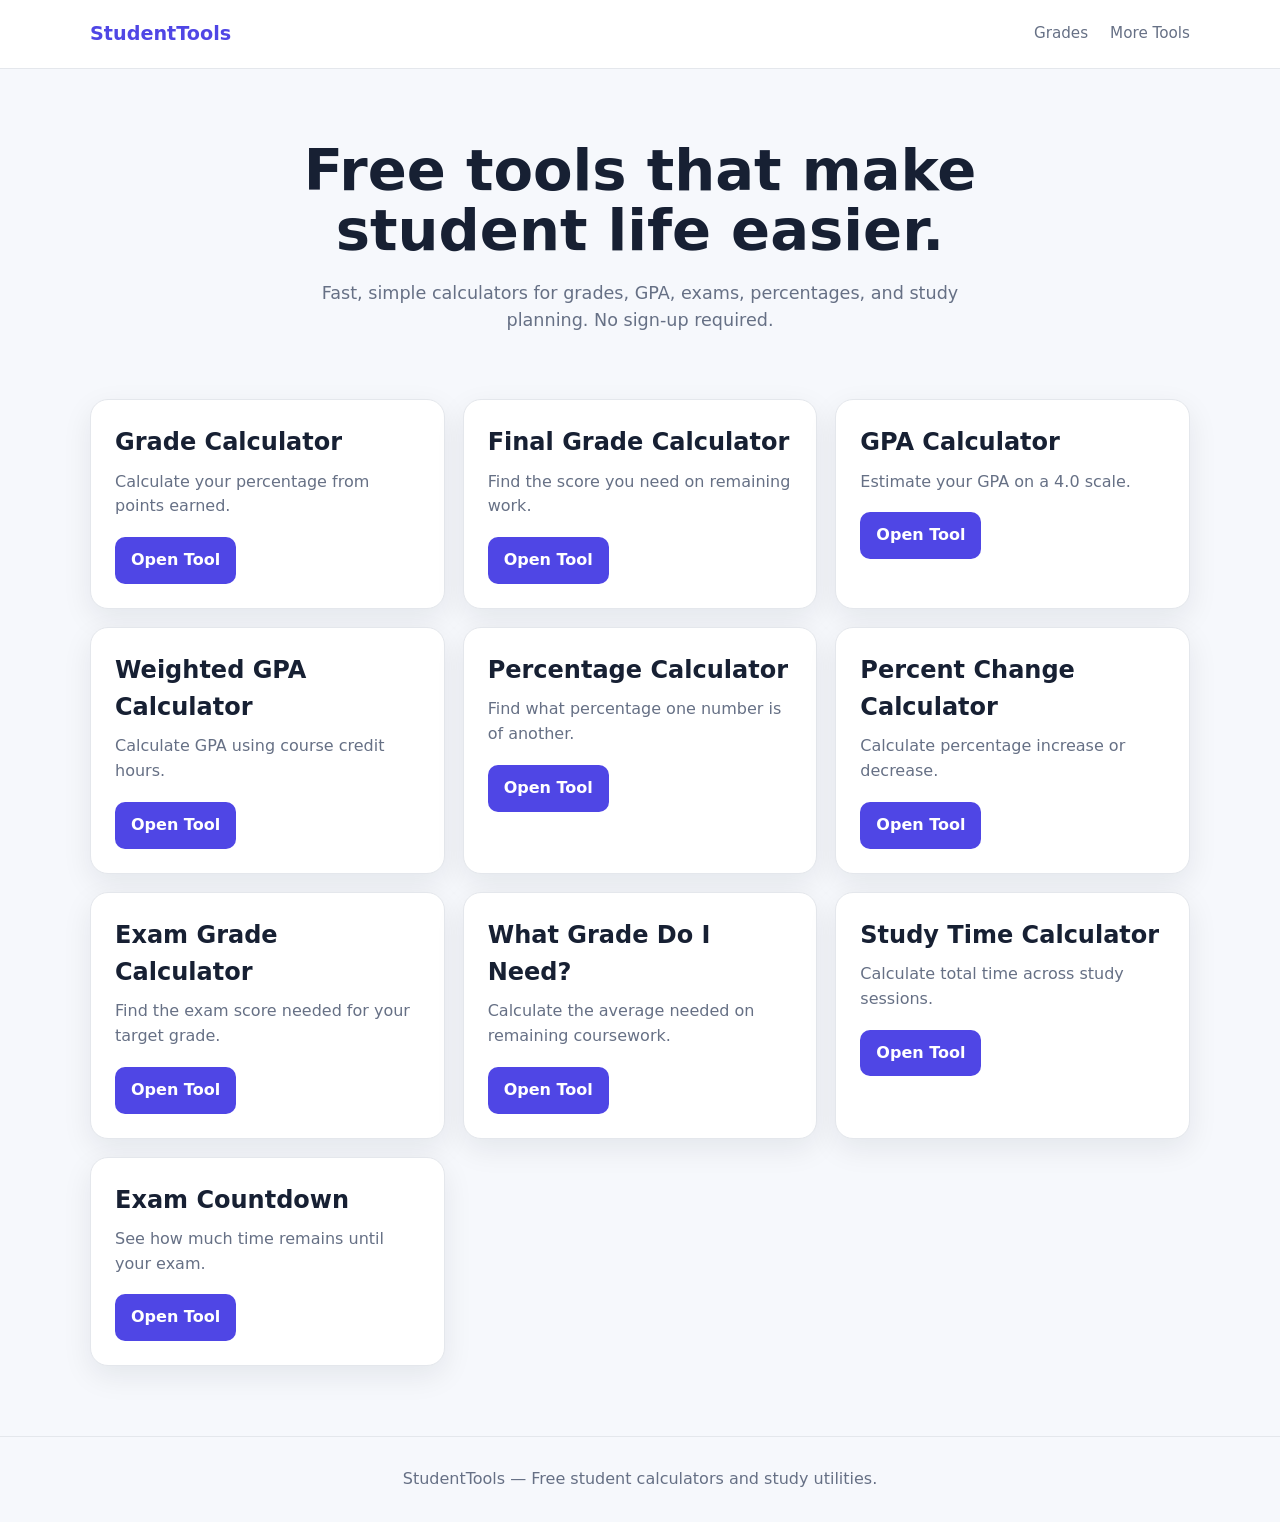
==== index.html @ d9f51b78 "Add files via upload" ====
<!doctype html>
<html lang="en"><head><meta charset="utf-8"><meta name="viewport" content="width=device-width,initial-scale=1">
<title>StudentTools — Free Student Calculators</title>
<meta name="description" content="Free student calculators for grades, GPA, percentages, exams, study time, and more.">
<link rel="stylesheet" href="style.css"></head>
<body><header><div class="container nav"><a class="logo" href="index.html">StudentTools</a><nav class="navlinks"><a href="#grades">Grades</a><a href="#more">More Tools</a></nav></div></header>
<main><section class="hero"><div class="container"><h1>Free tools that make student life easier.</h1><p>Fast, simple calculators for grades, GPA, exams, percentages, and study planning. No sign-up required.</p></div></section>
<div class="container"><div class="grid"><article class="card" id="grades"><h2>Grade Calculator</h2><p>Calculate your percentage from points earned.</p><a class="btn" href="grade-calculator.html">Open Tool</a></article>
<article class="card" id="grades"><h2>Final Grade Calculator</h2><p>Find the score you need on remaining work.</p><a class="btn" href="final-grade-calculator.html">Open Tool</a></article>
<article class="card" id="grades"><h2>GPA Calculator</h2><p>Estimate your GPA on a 4.0 scale.</p><a class="btn" href="gpa-calculator.html">Open Tool</a></article>
<article class="card" id="grades"><h2>Weighted GPA Calculator</h2><p>Calculate GPA using course credit hours.</p><a class="btn" href="weighted-gpa-calculator.html">Open Tool</a></article>
<article class="card" id="more"><h2>Percentage Calculator</h2><p>Find what percentage one number is of another.</p><a class="btn" href="percentage-calculator.html">Open Tool</a></article>
<article class="card" id="more"><h2>Percent Change Calculator</h2><p>Calculate percentage increase or decrease.</p><a class="btn" href="percent-change-calculator.html">Open Tool</a></article>
<article class="card" id="grades"><h2>Exam Grade Calculator</h2><p>Find the exam score needed for your target grade.</p><a class="btn" href="exam-grade-calculator.html">Open Tool</a></article>
<article class="card" id="grades"><h2>What Grade Do I Need?</h2><p>Calculate the average needed on remaining coursework.</p><a class="btn" href="what-grade-do-i-need.html">Open Tool</a></article>
<article class="card" id="more"><h2>Study Time Calculator</h2><p>Calculate total time across study sessions.</p><a class="btn" href="study-time-calculator.html">Open Tool</a></article>
<article class="card" id="more"><h2>Exam Countdown</h2><p>See how much time remains until your exam.</p><a class="btn" href="exam-countdown.html">Open Tool</a></article></div></div></main>
<footer>StudentTools — Free student calculators and study utilities.</footer></body></html>
---- style.css ----
*{box-sizing:border-box}
:root{
 --bg:#f6f8fc;--card:#fff;--text:#172033;--muted:#667085;
 --primary:#4f46e5;--primary2:#6366f1;--border:#e4e7ec;
 --success:#087443;--shadow:0 10px 30px rgba(16,24,40,.08)
}
body{margin:0;font-family:Inter,system-ui,-apple-system,Segoe UI,Roboto,Arial,sans-serif;background:var(--bg);color:var(--text);line-height:1.55}
a{color:inherit;text-decoration:none}
.container{width:min(1100px,92%);margin:auto}
header{background:#fff;border-bottom:1px solid var(--border);position:sticky;top:0;z-index:10}
.nav{height:68px;display:flex;align-items:center;justify-content:space-between}
.logo{font-weight:800;font-size:1.2rem;color:var(--primary)}
.navlinks{display:flex;gap:22px;color:var(--muted);font-size:.95rem}
.hero{padding:72px 0 45px;text-align:center}
.hero h1{font-size:clamp(2.1rem,5vw,3.6rem);line-height:1.05;margin:0 auto 18px;max-width:800px}
.hero p{max-width:650px;margin:auto;color:var(--muted);font-size:1.1rem}
.grid{display:grid;grid-template-columns:repeat(3,1fr);gap:18px;padding:20px 0 70px}
.card{background:var(--card);border:1px solid var(--border);border-radius:18px;padding:24px;box-shadow:var(--shadow);transition:.18s}
.card:hover{transform:translateY(-3px)}
.card h2,.card h3{margin:0 0 8px}
.card p{color:var(--muted);margin:0 0 18px}
.btn{display:inline-block;border:0;border-radius:10px;background:var(--primary);color:white;padding:11px 16px;font-weight:700;cursor:pointer}
.btn:hover{background:#4338ca}
.page{padding:48px 0 80px}
.tool{max-width:720px;margin:auto;background:#fff;border:1px solid var(--border);border-radius:20px;padding:30px;box-shadow:var(--shadow)}
.tool h1{text-align:center;margin-top:0;font-size:2rem}
.tool>p{text-align:center;color:var(--muted)}
.form-grid{display:grid;grid-template-columns:repeat(2,1fr);gap:16px}
label{display:block;font-weight:700;font-size:.9rem;margin-bottom:6px}
input,select{width:100%;padding:12px 13px;border:1px solid #d0d5dd;border-radius:10px;font:inherit;background:#fff}
input:focus,select:focus{outline:3px solid #c7d2fe;border-color:var(--primary)}
.actions{margin-top:20px}
.result{margin-top:22px;padding:20px;border-radius:14px;background:#eef2ff;text-align:center;display:none}
.result.show{display:block}
.result .big{font-size:2rem;font-weight:800;color:var(--primary);display:block}
.info{max-width:720px;margin:25px auto 0;background:#fff;border:1px solid var(--border);border-radius:18px;padding:28px}
.info h2{margin-top:0}
.info h3{margin-bottom:5px}
.muted{color:var(--muted)}
footer{padding:30px 0;border-top:1px solid var(--border);color:var(--muted);text-align:center}
@media(max-width:800px){.grid{grid-template-columns:repeat(2,1fr)}}
@media(max-width:560px){.navlinks{gap:10px;font-size:.82rem}.hero{padding:50px 0 30px}.grid{grid-template-columns:1fr}.form-grid{grid-template-columns:1fr}.tool{padding:22px}}
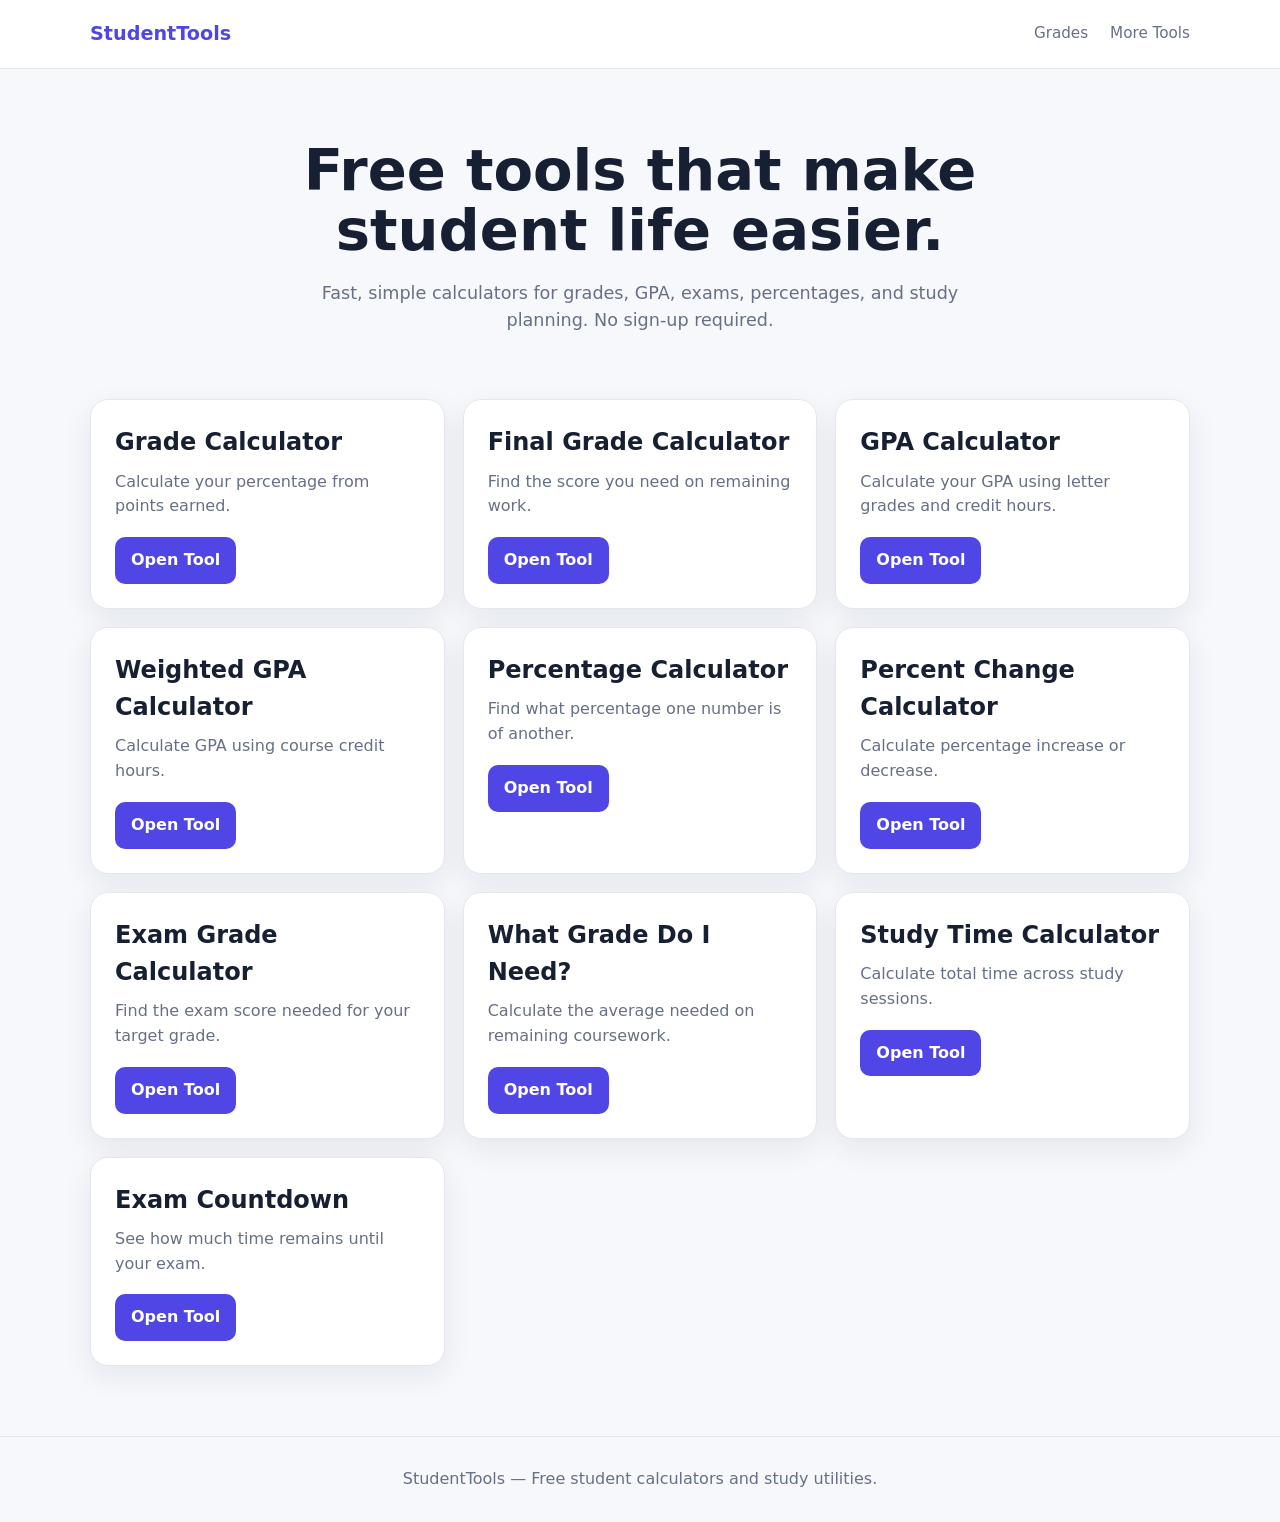
==== commit b5330d9d: "Refactor index.html for improved structure Reformatted HTML structure for better readability and org" ====
--- a/index.html
+++ b/index.html
@@ -1,18 +1,258 @@
 <!doctype html>
-<html lang="en"><head><meta charset="utf-8"><meta name="viewport" content="width=device-width,initial-scale=1">
+<html lang="en">
+
+<head>
+
+<meta charset="utf-8">
+
+<meta name="viewport" content="width=device-width,initial-scale=1">
+
+<meta name="google-site-verification" content="U4AQ6ooMI82tRVPLkRPx9xhh85kpOg4tA74BKeQLbwQ" />
+
 <title>StudentTools — Free Student Calculators</title>
+
 <meta name="description" content="Free student calculators for grades, GPA, percentages, exams, study time, and more.">
-<link rel="stylesheet" href="style.css"></head>
-<body><header><div class="container nav"><a class="logo" href="index.html">StudentTools</a><nav class="navlinks"><a href="#grades">Grades</a><a href="#more">More Tools</a></nav></div></header>
-<main><section class="hero"><div class="container"><h1>Free tools that make student life easier.</h1><p>Fast, simple calculators for grades, GPA, exams, percentages, and study planning. No sign-up required.</p></div></section>
-<div class="container"><div class="grid"><article class="card" id="grades"><h2>Grade Calculator</h2><p>Calculate your percentage from points earned.</p><a class="btn" href="grade-calculator.html">Open Tool</a></article>
-<article class="card" id="grades"><h2>Final Grade Calculator</h2><p>Find the score you need on remaining work.</p><a class="btn" href="final-grade-calculator.html">Open Tool</a></article>
-<article class="card" id="grades"><h2>GPA Calculator</h2><p>Estimate your GPA on a 4.0 scale.</p><a class="btn" href="gpa-calculator.html">Open Tool</a></article>
-<article class="card" id="grades"><h2>Weighted GPA Calculator</h2><p>Calculate GPA using course credit hours.</p><a class="btn" href="weighted-gpa-calculator.html">Open Tool</a></article>
-<article class="card" id="more"><h2>Percentage Calculator</h2><p>Find what percentage one number is of another.</p><a class="btn" href="percentage-calculator.html">Open Tool</a></article>
-<article class="card" id="more"><h2>Percent Change Calculator</h2><p>Calculate percentage increase or decrease.</p><a class="btn" href="percent-change-calculator.html">Open Tool</a></article>
-<article class="card" id="grades"><h2>Exam Grade Calculator</h2><p>Find the exam score needed for your target grade.</p><a class="btn" href="exam-grade-calculator.html">Open Tool</a></article>
-<article class="card" id="grades"><h2>What Grade Do I Need?</h2><p>Calculate the average needed on remaining coursework.</p><a class="btn" href="what-grade-do-i-need.html">Open Tool</a></article>
-<article class="card" id="more"><h2>Study Time Calculator</h2><p>Calculate total time across study sessions.</p><a class="btn" href="study-time-calculator.html">Open Tool</a></article>
-<article class="card" id="more"><h2>Exam Countdown</h2><p>See how much time remains until your exam.</p><a class="btn" href="exam-countdown.html">Open Tool</a></article></div></div></main>
-<footer>StudentTools — Free student calculators and study utilities.</footer></body></html>+
+<link rel="stylesheet" href="style.css">
+
+</head>
+
+<body>
+
+<header>
+
+  <div class="container nav">
+
+    <a class="logo" href="index.html">
+      StudentTools
+    </a>
+
+    <nav class="navlinks">
+
+      <a href="#grades">
+        Grades
+      </a>
+
+      <a href="#more">
+        More Tools
+      </a>
+
+    </nav>
+
+  </div>
+
+</header>
+
+
+<main>
+
+  <section class="hero">
+
+    <div class="container">
+
+      <h1>
+        Free tools that make student life easier.
+      </h1>
+
+      <p>
+        Fast, simple calculators for grades, GPA, exams,
+        percentages, and study planning. No sign-up required.
+      </p>
+
+    </div>
+
+  </section>
+
+
+  <div class="container">
+
+    <div class="grid">
+
+
+      <article class="card" id="grades">
+
+        <h2>
+          Grade Calculator
+        </h2>
+
+        <p>
+          Calculate your percentage from points earned.
+        </p>
+
+        <a class="btn" href="grade-calculator.html">
+          Open Tool
+        </a>
+
+      </article>
+
+
+      <article class="card">
+
+        <h2>
+          Final Grade Calculator
+        </h2>
+
+        <p>
+          Find the score you need on remaining work.
+        </p>
+
+        <a class="btn" href="final-grade-calculator.html">
+          Open Tool
+        </a>
+
+      </article>
+
+
+      <article class="card">
+
+        <h2>
+          GPA Calculator
+        </h2>
+
+        <p>
+          Calculate your GPA using letter grades and credit hours.
+        </p>
+
+        <a class="btn" href="gpa-calculator.html">
+          Open Tool
+        </a>
+
+      </article>
+
+
+      <article class="card">
+
+        <h2>
+          Weighted GPA Calculator
+        </h2>
+
+        <p>
+          Calculate GPA using course credit hours.
+        </p>
+
+        <a class="btn" href="weighted-gpa-calculator.html">
+          Open Tool
+        </a>
+
+      </article>
+
+
+      <article class="card" id="more">
+
+        <h2>
+          Percentage Calculator
+        </h2>
+
+        <p>
+          Find what percentage one number is of another.
+        </p>
+
+        <a class="btn" href="percentage-calculator.html">
+          Open Tool
+        </a>
+
+      </article>
+
+
+      <article class="card">
+
+        <h2>
+          Percent Change Calculator
+        </h2>
+
+        <p>
+          Calculate percentage increase or decrease.
+        </p>
+
+        <a class="btn" href="percent-change-calculator.html">
+          Open Tool
+        </a>
+
+      </article>
+
+
+      <article class="card">
+
+        <h2>
+          Exam Grade Calculator
+        </h2>
+
+        <p>
+          Find the exam score needed for your target grade.
+        </p>
+
+        <a class="btn" href="exam-grade-calculator.html">
+          Open Tool
+        </a>
+
+      </article>
+
+
+      <article class="card">
+
+        <h2>
+          What Grade Do I Need?
+        </h2>
+
+        <p>
+          Calculate the average needed on remaining coursework.
+        </p>
+
+        <a class="btn" href="what-grade-do-i-need.html">
+          Open Tool
+        </a>
+
+      </article>
+
+
+      <article class="card">
+
+        <h2>
+          Study Time Calculator
+        </h2>
+
+        <p>
+          Calculate total time across study sessions.
+        </p>
+
+        <a class="btn" href="study-time-calculator.html">
+          Open Tool
+        </a>
+
+      </article>
+
+
+      <article class="card">
+
+        <h2>
+          Exam Countdown
+        </h2>
+
+        <p>
+          See how much time remains until your exam.
+        </p>
+
+        <a class="btn" href="exam-countdown.html">
+          Open Tool
+        </a>
+
+      </article>
+
+
+    </div>
+
+  </div>
+
+</main>
+
+
+<footer>
+
+  StudentTools — Free student calculators and study utilities.
+
+</footer>
+
+
+</body>
+
+</html>
--- a/style.css
+++ b/style.css
@@ -1,43 +1,531 @@
-
-*{box-sizing:border-box}
+*{
+  box-sizing:border-box
+}
+
 :root{
- --bg:#f6f8fc;--card:#fff;--text:#172033;--muted:#667085;
- --primary:#4f46e5;--primary2:#6366f1;--border:#e4e7ec;
- --success:#087443;--shadow:0 10px 30px rgba(16,24,40,.08)
-}
-body{margin:0;font-family:Inter,system-ui,-apple-system,Segoe UI,Roboto,Arial,sans-serif;background:var(--bg);color:var(--text);line-height:1.55}
-a{color:inherit;text-decoration:none}
-.container{width:min(1100px,92%);margin:auto}
-header{background:#fff;border-bottom:1px solid var(--border);position:sticky;top:0;z-index:10}
-.nav{height:68px;display:flex;align-items:center;justify-content:space-between}
-.logo{font-weight:800;font-size:1.2rem;color:var(--primary)}
-.navlinks{display:flex;gap:22px;color:var(--muted);font-size:.95rem}
-.hero{padding:72px 0 45px;text-align:center}
-.hero h1{font-size:clamp(2.1rem,5vw,3.6rem);line-height:1.05;margin:0 auto 18px;max-width:800px}
-.hero p{max-width:650px;margin:auto;color:var(--muted);font-size:1.1rem}
-.grid{display:grid;grid-template-columns:repeat(3,1fr);gap:18px;padding:20px 0 70px}
-.card{background:var(--card);border:1px solid var(--border);border-radius:18px;padding:24px;box-shadow:var(--shadow);transition:.18s}
-.card:hover{transform:translateY(-3px)}
-.card h2,.card h3{margin:0 0 8px}
-.card p{color:var(--muted);margin:0 0 18px}
-.btn{display:inline-block;border:0;border-radius:10px;background:var(--primary);color:white;padding:11px 16px;font-weight:700;cursor:pointer}
-.btn:hover{background:#4338ca}
-.page{padding:48px 0 80px}
-.tool{max-width:720px;margin:auto;background:#fff;border:1px solid var(--border);border-radius:20px;padding:30px;box-shadow:var(--shadow)}
-.tool h1{text-align:center;margin-top:0;font-size:2rem}
-.tool>p{text-align:center;color:var(--muted)}
-.form-grid{display:grid;grid-template-columns:repeat(2,1fr);gap:16px}
-label{display:block;font-weight:700;font-size:.9rem;margin-bottom:6px}
-input,select{width:100%;padding:12px 13px;border:1px solid #d0d5dd;border-radius:10px;font:inherit;background:#fff}
-input:focus,select:focus{outline:3px solid #c7d2fe;border-color:var(--primary)}
-.actions{margin-top:20px}
-.result{margin-top:22px;padding:20px;border-radius:14px;background:#eef2ff;text-align:center;display:none}
-.result.show{display:block}
-.result .big{font-size:2rem;font-weight:800;color:var(--primary);display:block}
-.info{max-width:720px;margin:25px auto 0;background:#fff;border:1px solid var(--border);border-radius:18px;padding:28px}
-.info h2{margin-top:0}
-.info h3{margin-bottom:5px}
-.muted{color:var(--muted)}
-footer{padding:30px 0;border-top:1px solid var(--border);color:var(--muted);text-align:center}
-@media(max-width:800px){.grid{grid-template-columns:repeat(2,1fr)}}
-@media(max-width:560px){.navlinks{gap:10px;font-size:.82rem}.hero{padding:50px 0 30px}.grid{grid-template-columns:1fr}.form-grid{grid-template-columns:1fr}.tool{padding:22px}}
+  --bg:#f6f8fc;
+  --card:#fff;
+  --text:#172033;
+  --muted:#667085;
+  --primary:#4f46e5;
+  --primary2:#6366f1;
+  --border:#e4e7ec;
+  --success:#087443;
+  --shadow:0 10px 30px rgba(16,24,40,.08)
+}
+
+
+body{
+  margin:0;
+  font-family:Inter,system-ui,-apple-system,Segoe UI,Roboto,Arial,sans-serif;
+  background:var(--bg);
+  color:var(--text);
+  line-height:1.55
+}
+
+
+a{
+  color:inherit;
+  text-decoration:none
+}
+
+
+.container{
+  width:min(1100px,92%);
+  margin:auto
+}
+
+
+header{
+  background:#fff;
+  border-bottom:1px solid var(--border);
+  position:sticky;
+  top:0;
+  z-index:10
+}
+
+
+.nav{
+  height:68px;
+  display:flex;
+  align-items:center;
+  justify-content:space-between
+}
+
+
+.logo{
+  font-weight:800;
+  font-size:1.2rem;
+  color:var(--primary)
+}
+
+
+.navlinks{
+  display:flex;
+  gap:22px;
+  color:var(--muted);
+  font-size:.95rem
+}
+
+
+.hero{
+  padding:72px 0 45px;
+  text-align:center
+}
+
+
+.hero h1{
+  font-size:clamp(2.1rem,5vw,3.6rem);
+  line-height:1.05;
+  margin:0 auto 18px;
+  max-width:800px
+}
+
+
+.hero p{
+  max-width:650px;
+  margin:auto;
+  color:var(--muted);
+  font-size:1.1rem
+}
+
+
+.grid{
+  display:grid;
+  grid-template-columns:repeat(3,1fr);
+  gap:18px;
+  padding:20px 0 70px
+}
+
+
+.card{
+  background:var(--card);
+  border:1px solid var(--border);
+  border-radius:18px;
+  padding:24px;
+  box-shadow:var(--shadow);
+  transition:.18s
+}
+
+
+.card:hover{
+  transform:translateY(-3px)
+}
+
+
+.card h2,
+.card h3{
+  margin:0 0 8px
+}
+
+
+.card p{
+  color:var(--muted);
+  margin:0 0 18px
+}
+
+
+.btn{
+  display:inline-block;
+  border:0;
+  border-radius:10px;
+  background:var(--primary);
+  color:white;
+  padding:11px 16px;
+  font-weight:700;
+  cursor:pointer
+}
+
+
+.btn:hover{
+  background:#4338ca
+}
+
+
+.page{
+  padding:48px 0 80px
+}
+
+
+.tool{
+  max-width:720px;
+  margin:auto;
+  background:#fff;
+  border:1px solid var(--border);
+  border-radius:20px;
+  padding:30px;
+  box-shadow:var(--shadow)
+}
+
+
+.tool h1{
+  text-align:center;
+  margin-top:0;
+  font-size:2rem
+}
+
+
+.tool>p{
+  text-align:center;
+  color:var(--muted)
+}
+
+
+.form-grid{
+  display:grid;
+  grid-template-columns:repeat(2,1fr);
+  gap:16px
+}
+
+
+label{
+  display:block;
+  font-weight:700;
+  font-size:.9rem;
+  margin-bottom:6px
+}
+
+
+input,
+select{
+  width:100%;
+  padding:12px 13px;
+  border:1px solid #d0d5dd;
+  border-radius:10px;
+  font:inherit;
+  background:#fff
+}
+
+
+input:focus,
+select:focus{
+  outline:3px solid #c7d2fe;
+  border-color:var(--primary)
+}
+
+
+.actions{
+  margin-top:20px
+}
+
+
+.result{
+  margin-top:22px;
+  padding:20px;
+  border-radius:14px;
+  background:#eef2ff;
+  text-align:center;
+  display:none
+}
+
+
+.result.show{
+  display:block
+}
+
+
+.result .big{
+  font-size:2rem;
+  font-weight:800;
+  color:var(--primary);
+  display:block
+}
+
+
+.info{
+  max-width:720px;
+  margin:25px auto 0;
+  background:#fff;
+  border:1px solid var(--border);
+  border-radius:18px;
+  padding:28px
+}
+
+
+.info h2{
+  margin-top:0
+}
+
+
+.info h3{
+  margin-bottom:5px
+}
+
+
+.muted{
+  color:var(--muted)
+}
+
+
+footer{
+  padding:30px 0;
+  border-top:1px solid var(--border);
+  color:var(--muted);
+  text-align:center
+}
+
+
+/* =========================
+   GPA CALCULATOR
+========================= */
+
+.tool-wide{
+  max-width:900px
+}
+
+
+.calculator-toolbar{
+  display:flex;
+  align-items:center;
+  justify-content:space-between;
+  gap:12px;
+  margin:24px 0 14px
+}
+
+
+.btn.secondary{
+  background:#eef2ff;
+  color:var(--primary)
+}
+
+
+.btn.secondary:hover{
+  background:#e0e7ff
+}
+
+
+.text-btn{
+  border:0;
+  background:none;
+  color:var(--primary);
+  font:inherit;
+  font-weight:700;
+  cursor:pointer;
+  padding:10px
+}
+
+
+.course-table-wrap,
+.scale-table-wrap{
+  overflow-x:auto;
+  border:1px solid var(--border);
+  border-radius:14px
+}
+
+
+.course-table,
+.scale-table{
+  width:100%;
+  border-collapse:collapse;
+  background:#fff
+}
+
+
+.course-table th,
+.course-table td,
+.scale-table th,
+.scale-table td{
+  padding:12px;
+  border-bottom:1px solid var(--border);
+  text-align:left
+}
+
+
+.course-table th,
+.scale-table th{
+  font-size:.85rem;
+  background:#f8fafc
+}
+
+
+.course-table tr:last-child td,
+.scale-table tr:last-child td{
+  border-bottom:0
+}
+
+
+.course-table input,
+.course-table select{
+  min-width:120px
+}
+
+
+.course-name{
+  min-width:190px
+}
+
+
+.remove-btn{
+  border:0;
+  background:transparent;
+  color:#667085;
+  cursor:pointer;
+  font-size:1.1rem;
+  padding:8px
+}
+
+
+.remove-btn:hover{
+  color:#b42318
+}
+
+
+.cumulative-box{
+  margin-top:28px;
+  padding-top:24px;
+  border-top:1px solid var(--border)
+}
+
+
+.cumulative-box h2{
+  margin-top:0
+}
+
+
+.cumulative-box .btn{
+  margin-top:16px
+}
+
+
+.info{
+  max-width:900px
+}
+
+
+.steps{
+  padding-left:22px
+}
+
+
+.steps li{
+  margin:8px 0
+}
+
+
+.formula,
+.example-math{
+  background:#f8fafc;
+  border:1px solid var(--border);
+  border-radius:12px;
+  padding:15px 17px
+}
+
+
+.formula span{
+  color:var(--muted);
+  font-size:.92rem
+}
+
+
+details{
+  border-top:1px solid var(--border);
+  padding:14px 0
+}
+
+
+details:last-of-type{
+  border-bottom:1px solid var(--border)
+}
+
+
+summary{
+  cursor:pointer;
+  font-weight:700
+}
+
+
+summary::marker{
+  color:var(--primary)
+}
+
+
+details p{
+  color:var(--muted);
+  margin:10px 0 0
+}
+
+
+.related-links{
+  display:flex;
+  flex-wrap:wrap;
+  gap:10px;
+  margin-top:14px
+}
+
+
+.related-links a{
+  border:1px solid var(--border);
+  background:#f8fafc;
+  border-radius:10px;
+  padding:10px 13px;
+  color:var(--primary);
+  font-weight:700
+}
+
+
+.related-links a:hover{
+  background:#eef2ff
+}
+
+
+/* =========================
+   MOBILE
+========================= */
+
+@media(max-width:800px){
+
+  .grid{
+    grid-template-columns:repeat(2,1fr)
+  }
+
+}
+
+
+@media(max-width:560px){
+
+  .navlinks{
+    gap:10px;
+    font-size:.82rem
+  }
+
+  .hero{
+    padding:50px 0 30px
+  }
+
+  .grid{
+    grid-template-columns:1fr
+  }
+
+  .form-grid{
+    grid-template-columns:1fr
+  }
+
+  .tool{
+    padding:22px
+  }
+
+  .calculator-toolbar{
+    align-items:stretch;
+    flex-direction:column
+  }
+
+  .calculator-toolbar .btn{
+    width:100%
+  }
+
+  .course-table th,
+  .course-table td{
+    padding:9px 7px
+  }
+
+  .course-name{
+    min-width:140px
+  }
+
+  .course-table input,
+  .course-table select{
+    min-width:95px
+  }
+
+}
+
